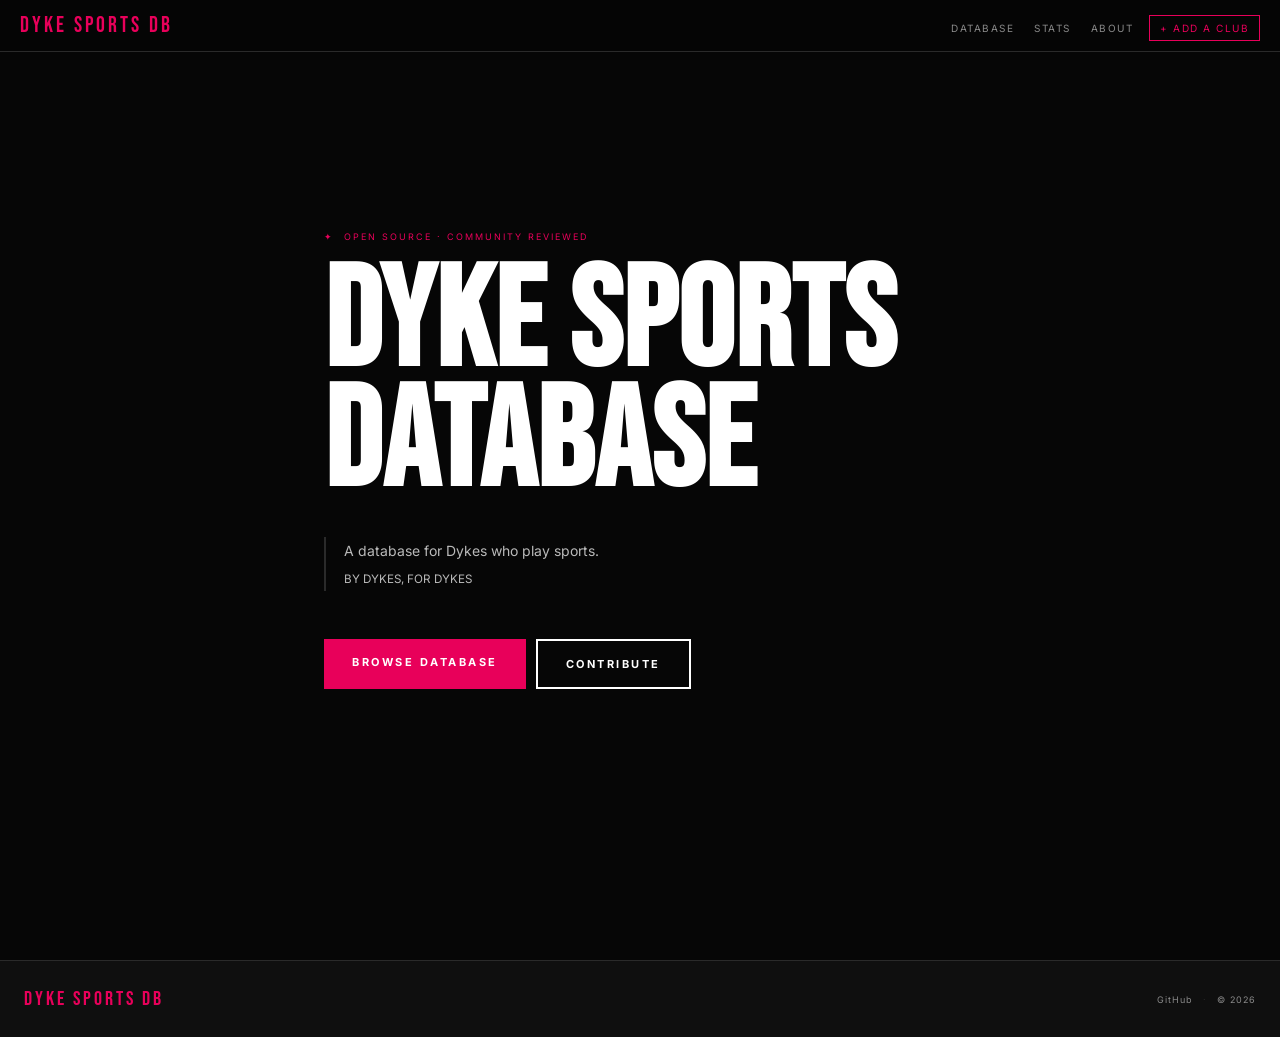
==== index.html @ 8fc5c779 "Initial commit of dykesportsdb project" ====
<!DOCTYPE html>
<html lang="en">
<head>
    <meta charset="UTF-8">
    <meta name="viewport" content="width=device-width, initial-scale=1.0">
    <meta name="description" content="The world's first open-source cheeseburger database. Community-reviewed, Bluesky-native. No algorithms, no ads, no endless scrolling.">
    <title>Dyke Sports Database</title>
    <link rel="icon" href="data:image/svg+xml,<svg xmlns='http://www.w3.org/2000/svg' viewBox='0 0 100 100'><text y='80' font-size='80'>🍒</text></svg>">
    <link rel="preconnect" href="https://fonts.googleapis.com">
    <link rel="preconnect" href="https://fonts.gstatic.com" crossorigin>
    <link href="https://fonts.googleapis.com/css2?family=Bebas+Neue&family=IBM+Plex+Mono:wght@400;700&display=swap" rel="stylesheet">
    <link rel="stylesheet" href="styles.css">
    <!-- Google tag (gtag.js) -->
    <script async src="https://www.googletagmanager.com/gtag/js?id=G-D6BYP95222"></script>
    <script>
      window.dataLayer = window.dataLayer || [];
      function gtag(){dataLayer.push(arguments);}
      gtag('js', new Date());
      gtag('config', 'G-D6BYP95222');
    </script>
</head>
<body class="page-index">

<nav class="nav-fixed"></nav>

<div class="hero">
    <div class="hero-tag">
        Open Source · Community Reviewed
    </div>
    <h1>DYKE SPORTS<br>DATABASE</h1>
    <p class="tagline">
        A database for Dykes who play sports.
        <!-- <br>Based on reviews posted to <a href="https://www.instagram.com/dykepoolpdx">@dykepoolpdx</a> -->
        <br><small>BY DYKES, FOR DYKES</small>
    </p>
    <div class="buttons">
        <a href="/database.html" class="btn btn-primary">Browse Database</a>
        <a href="/contributor.html" class="btn btn-outline">Contribute</a>
    </div>
</div>

<footer></footer>

<script src="/shared.js"></script>
</body>
</html>
---- styles.css ----
/* ================================================
   DYKE POOL REVIEWS — Shared Stylesheet
   ================================================ */

@import url('https://fonts.googleapis.com/css2?family=Inter:wght@400;700&family=Bebas+Neue&family=IBM+Plex+Mono:wght@400;700&family=VT323&display=swap');

/* --- RESET ---------------------------------------- */
*, *::before, *::after { box-sizing: border-box; margin: 0; padding: 0; }
html { -webkit-text-size-adjust: 100%; }
html.scroll-smooth { scroll-behavior: smooth; }

/* --- DESIGN TOKENS -------------------------------- */
:root {
    --bg:     #060606;
    --bg2:    #0f0f0f;
    --amber:  #E8005A;
    --adim:   #8a8a8a;
    --afaint: #2a2a2a;
    --green:  #00E05A;
    --gold:   #FFD000;
    --w:      #ffffff;
    --wd:     rgba(255,255,255,0.72);
    --wf:     rgba(255,255,255,0.3);
    --fhead:  'Bebas Neue', 'Arial Black', Impact, sans-serif;
    --fbody:  'Inter', 'Helvetica Neue', Arial, sans-serif;
    --fterm:  'IBM Plex Mono', 'Courier New', monospace;
    --fvt:    'VT323', 'Courier New', monospace;
}

/* --- BASE ----------------------------------------- */
body { background: var(--bg); color: var(--w); font-family: var(--fbody); min-height: 100vh; }
a { color: var(--amber); }
code { background: rgba(232,0,90,0.08); color: var(--amber); padding: 1px 5px; font-family: var(--fterm); font-size: 0.88em; }

/* --- NAV ------------------------------------------ */
nav {
    position: sticky; top: 0; z-index: 100; height: 52px;
    background: rgba(6,6,6,0.97);
    -webkit-backdrop-filter: blur(12px); backdrop-filter: blur(12px);
    border-bottom: 1px solid var(--afaint);
    display: flex; align-items: center; justify-content: space-between;
    padding: 0 20px; gap: 12px;
}
nav.nav-fixed { position: fixed; left: 0; right: 0; }
.logo { font-family: var(--fhead); font-size: 22px; letter-spacing: 3px; color: var(--amber); text-decoration: none; flex-shrink: 0; line-height: 1; }
.logo .bolt { color: var(--w); }
.nav-links { display: flex; align-items: center; gap: 0; list-style: none; }
.nav-links a { font-family: var(--fbody); font-size: 10px; letter-spacing: 1.5px; text-transform: uppercase; color: var(--adim); text-decoration: none; padding: 6px 10px; white-space: nowrap; transition: color 0.15s; }
.nav-links a:hover { color: var(--w); }
.nav-links .active { color: var(--amber); }
.nav-links .pill { border: 1px solid var(--amber); color: var(--amber) !important; margin-left: 6px; }
.nav-links .pill:hover { background: rgba(232,0,90,0.08); }
.hamburger { display: none; background: none; border: none; color: var(--w); cursor: pointer; font-size: 20px; padding: 6px 4px; }
@media (max-width: 580px) {
    nav { height: auto; flex-wrap: wrap; }
    .hamburger { display: block; }
    .nav-links { display: none; width: 100%; flex-direction: column; gap: 0; padding: 8px 0; }
    .nav-links.active { display: flex; }
    .nav-links li { width: 100%; }
    .nav-links a { display: block; padding: 10px 20px; white-space: normal; }
    .nav-links .pill { margin-left: 0; margin-top: 8px; }
}

/* --- FOOTER --------------------------------------- */
footer {
    border-top: 1px solid var(--afaint); background: var(--bg2);
    padding: 28px 24px; display: flex; flex-wrap: wrap;
    justify-content: space-between; align-items: center;
    gap: 16px; margin-top: 60px;
}
.footer-logo { font-family: var(--fhead); font-size: 20px; letter-spacing: 3px; color: var(--amber); line-height: 1; }
.footer-right { display: flex; align-items: center; gap: 10px; font-size: 9px; letter-spacing: 1px; color: var(--adim); flex-wrap: wrap; }
.footer-right a { color: var(--adim); text-decoration: none; transition: color 0.15s; }
.footer-right a:hover { color: var(--w); }
.footer-sep { color: var(--afaint); }
@media (max-width: 500px) { footer { flex-direction: column; align-items: flex-start; } }

/* --- BUTTONS -------------------------------------- */
.btn {
    font-family: var(--fbody); font-size: 11px; font-weight: 700;
    letter-spacing: 2.5px; text-transform: uppercase;
    text-decoration: none; padding: 14px 22px; text-align: center;
    display: inline-block;
    transition: filter 0.15s, transform 0.15s; white-space: nowrap;
}
body.page-index .btn { padding: 16px 28px; }
.btn:hover  { filter: brightness(1.1); transform: translateY(-1px); }
.btn:active { transform: translateY(0); }
.btn-primary   { background: var(--amber); color: var(--w); }
.btn-outline,
.btn-secondary { background: transparent; color: var(--w); border: 2px solid var(--w); }
.btn-outline:hover,
.btn-secondary:hover { background: rgba(255,255,255,0.07); }

/* --- ANIMATIONS ----------------------------------- */
@keyframes pulse {
    0%,100% { box-shadow: 0 0 0 0 rgba(232,0,90,0.5); }
    50%      { box-shadow: 0 0 0 8px rgba(232,0,90,0); }
}
@keyframes blink  { 0%,100%{opacity:1} 50%{opacity:.3} }
@keyframes fadein { to { opacity: 1; } }
@keyframes spin   { to { transform: rotate(360deg); } }

/* --- COMMON UTILITIES ----------------------------- */
.eyebrow { font-size: 9px; letter-spacing: 2px; color: var(--amber); text-transform: uppercase; margin-bottom: 14px; }
.eyebrow::before { content: "✦ "; }
.dot, .status-dot {
    width: 7px; height: 7px; border-radius: 50%;
    background: var(--amber); flex-shrink: 0;
    animation: pulse 2s ease-in-out infinite;
}
.live-dot { width: 6px; height: 6px; border-radius: 50%; background: var(--amber); animation: pulse 2s ease-in-out infinite; }

/* --- PAGE CONTAINER ------------------------------- */
.page { max-width: 640px; margin: 0 auto; padding: 32px 16px 64px; }
body.page-stats .page     { max-width: 900px; }
body.page-contributor .page { display: flex; flex-direction: column; gap: 0; }

/* ================================================
   INDEX PAGE
   ================================================ */
body.page-index { overflow-x: hidden; }
.hero {
    min-height: 100vh;
    display: flex; flex-direction: column; justify-content: center;
    padding: 80px 24px 60px;
    max-width: 680px; margin: 0 auto; width: 100%;
}
.hero-tag {
    display: flex; align-items: center; gap: 10px;
    font-size: 9px; letter-spacing: 2px; color: var(--amber);
    text-transform: uppercase; margin-bottom: 22px;
}
.hero-tag::before { content: "✦ "; }
body.page-index h1 {
    font-family: var(--fhead);
    font-size: clamp(60px, 16vw, 140px);
    line-height: 0.86; letter-spacing: 1px; color: var(--w);
    margin-bottom: 32px;
}
.tagline {
    font-size: 14px; line-height: 1.95; color: var(--wd);
    border-left: 2px solid var(--afaint); padding-left: 18px;
    margin-bottom: 48px; max-width: 500px;
}
.buttons { display: flex; gap: 10px; flex-wrap: wrap; }
@media (max-width: 400px) { .buttons { flex-direction: column; } .btn { width: 100%; } }

/* ================================================
   ABOUT PAGE
   ================================================ */
h1 {
    font-family: var(--fhead);
    font-size: clamp(44px, 11vw, 80px);
    color: var(--amber); letter-spacing: 3px; line-height: 0.88;
    margin-bottom: 40px;
}
body.page-format h1 { margin-bottom: 28px; }
.section { margin-bottom: 52px; border-left: 2px solid var(--afaint); padding-left: 20px; }
body.page-format .section { border-left: none; padding-left: 0; margin-bottom: 56px; }
.section-label { font-size: 9px; letter-spacing: 2px; color: var(--amber); text-transform: uppercase; margin-bottom: 8px; }
.section-label::before { content: "✦ "; }
.section-title { font-family: var(--fhead); font-size: 24px; letter-spacing: 2px; color: var(--w); margin-bottom: 16px; line-height: 1; }
body.page-format .section-title { font-size: 28px; margin-bottom: 12px; }
body.page-stats  .section-title { font-size: 22px; letter-spacing: 3px; margin-top: 48px; }
.body { font-size: 14px; line-height: 1.95; color: rgba(255,255,255,0.88); }
.body p { margin-bottom: 16px; }
.body p:last-child { margin-bottom: 0; }
.body em { color: var(--amber); font-style: normal; }
.body strong { color: var(--w); font-weight: 700; }
.body a { color: var(--amber); text-decoration: none; }
.body a:hover { text-decoration: underline; }
.principles { display: flex; flex-direction: column; gap: 2px; margin-top: 4px; }
.principle {
    background: var(--bg2); border: 1px solid var(--afaint);
    padding: 14px 18px;
    display: grid; grid-template-columns: 28px 1fr;
    gap: 12px; align-items: start;
}
.principle-num { font-family: var(--fhead); font-size: 18px; color: var(--amber); line-height: 1.2; }
.principle-body { font-size: 13px; line-height: 1.8; color: rgba(255,255,255,0.88); }
.principle-body strong { color: var(--w); }
.compare { display: flex; flex-direction: column; gap: 2px; margin-top: 4px; }
.compare-row {
    background: var(--bg2); border: 1px solid var(--afaint);
    display: grid; grid-template-columns: 1fr 1fr;
}
.compare-cell { padding: 12px 16px; font-size: 12px; line-height: 1.7; }
.compare-cell:first-child { border-right: 1px solid var(--afaint); color: #E87868; }
.compare-cell:last-child { color: rgba(255,255,255,0.92); }
.compare-head { display: grid; grid-template-columns: 1fr 1fr; margin-bottom: 2px; }
.compare-head-cell { font-size: 8px; letter-spacing: 2px; text-transform: uppercase; padding: 6px 16px; color: #C86050; }
.compare-head-cell:last-child { color: var(--green); }
.cta-row { display: flex; gap: 12px; flex-wrap: wrap; margin-top: 32px; }

/* ================================================
   FORMAT PAGE
   ================================================ */
.intro { font-size: 14px; line-height: 1.9; color: rgba(255,255,255,0.88); border-left: 2px solid var(--afaint); padding-left: 16px; margin-bottom: 56px; max-width: 480px; }
.intro em { color: var(--amber); font-style: normal; }
.section-desc { font-size: 13px; line-height: 1.8; color: rgba(255,255,255,0.72); margin-bottom: 20px; border-left: 2px solid var(--afaint); padding-left: 12px; }
.section-desc em { color: var(--amber); font-style: normal; }
.rating-rows { display: flex; flex-direction: column; gap: 2px; }
.rating-row {
    background: var(--bg2); border: 1px solid var(--afaint);
    display: grid; grid-template-columns: 100px 1fr;
    align-items: stretch;
}
.rr-left {
    display: flex; flex-direction: column; justify-content: center; align-items: center;
    padding: 20px 16px; border-right: 1px solid var(--afaint); gap: 6px;
}
.rr-stars { font-size: 16px; line-height: 1; letter-spacing: 2px; }
.rr-name { font-family: var(--fhead); font-size: 13px; letter-spacing: 2px; text-align: center; line-height: 1.1; }
.rr-right { padding: 18px 20px; display: flex; align-items: center; }
.rr-desc { font-size: 13px; line-height: 1.75; color: rgba(255,255,255,0.88); }
.r5 .rr-name { color: #39FF14; }
.r4 .rr-name { color: #C8FF00; }
.r3 .rr-name { color: #FFD000; }
.r2 .rr-name { color: #FF7A00; }
.r1 .rr-name { color: #FF3B5C; }
.r0 .rr-name { color: #888; }
.r0 .rr-stars { color: #666; }
.copy-block { background: var(--bg2); border: 1px solid var(--afaint); margin-top: 12px; }
.block-bar {
    background: #0a0a0a; border-bottom: 1px solid var(--afaint);
    padding: 9px 16px; display: flex; align-items: center;
    justify-content: space-between; gap: 12px;
}
.block-bar-left { font-family: var(--fterm); font-size: 10px; letter-spacing: 1px; color: rgba(255,255,255,0.7); }
.copy-btn {
    font-family: var(--fbody); font-size: 9px; letter-spacing: 2px; text-transform: uppercase;
    background: rgba(232,0,90,0.1); border: 1px solid rgba(232,0,90,0.3);
    color: var(--amber); padding: 5px 14px; cursor: pointer;
    transition: background 0.15s; white-space: nowrap;
}
.copy-btn:hover { background: rgba(232,0,90,0.2); }
.copy-body { padding: 24px; font-family: var(--fterm); font-size: 14px; line-height: 2.1; color: rgba(255,255,255,0.82); }
.copy-body .tag { color: var(--amber); font-weight: 700; }
.format-table { width: 100%; border-collapse: collapse; }
.format-table tr { border-bottom: 1px solid var(--afaint); }
.format-table tr:last-child { border-bottom: none; }
.format-table td { padding: 13px 16px; background: var(--bg2); font-size: 13px; vertical-align: middle; }
.format-table td:first-child { width: 36px; text-align: center; font-size: 10px; color: rgba(255,255,255,0.58); border-right: 1px solid var(--afaint); padding: 13px 8px; }
.format-table td:nth-child(2) { width: 40%; color: var(--w); font-weight: 700; border-right: 1px solid var(--afaint); }
.format-table td:nth-child(3) { color: rgba(255,255,255,0.72); font-size: 12px; }
.row-blank td { padding: 7px 16px; background: rgba(255,255,255,0.04); border-bottom: 1px dashed rgba(255,255,255,0.1); }
.row-blank td:first-child { border-right: 1px solid var(--afaint); color: rgba(255,255,255,0.5); font-size: 12px; }
.row-blank td:nth-child(2) { color: rgba(255,255,255,0.6); font-size: 11px; letter-spacing: 2px; font-style: italic; font-weight: 400; }
.row-blank td:nth-child(3) { color: rgba(255,255,255,0.45); font-size: 11px; font-style: italic; }
@media (max-width: 500px) {
    .format-table td:nth-child(3) { display: none; }
    .format-table td:nth-child(2) { border-right: none; }
}
.footer-note { margin-top: 56px; border-left: 2px solid var(--afaint); padding-left: 16px; font-size: 14px; line-height: 1.9; color: rgba(255,255,255,0.88); }
.footer-note a { color: var(--amber); text-decoration: none; }
.footer-note a:hover { text-decoration: underline; }

/* ================================================
   STATS PAGE
   ================================================ */
.section-eyebrow { font-size: 9px; letter-spacing: 2px; color: var(--amber); text-transform: uppercase; margin-bottom: 6px; margin-top: 48px; }
.section-eyebrow::before { content: "✦ "; }
.numbers {
    display: grid;
    grid-template-columns: repeat(4, 1fr);
    gap: 2px; margin-bottom: 48px;
}
@media (max-width: 640px) { .numbers { grid-template-columns: repeat(2, 1fr); } }
.num-card {
    background: var(--bg2); border: 1px solid var(--afaint);
    padding: 24px 20px; display: flex; flex-direction: column; gap: 6px;
}
.num-label { font-size: 8px; letter-spacing: 2px; text-transform: uppercase; color: var(--w); }
.num-value {
    font-family: var(--fhead); font-size: clamp(36px, 7vw, 60px);
    line-height: 1; letter-spacing: 2px; color: var(--w);
}
.num-value.loading { color: var(--afaint); animation: blink 1s ease-in-out infinite; }
.rating-bars { display: flex; flex-direction: column; gap: 8px; margin-bottom: 48px; }
.rbar { display: grid; grid-template-columns: 140px 1fr 40px; align-items: center; gap: 14px; }
.rbar-label { font-size: 12px; letter-spacing: 1px; color: rgba(255,255,255,0.88); white-space: nowrap; }
.rbar-track { height: 6px; background: var(--afaint); position: relative; }
.rbar-fill { height: 100%; width: 0%; transition: width 1s ease; }
.r5-fill { background: #39FF14; }
.r4-fill { background: #C8FF00; }
.r3-fill { background: #FFD000; }
.r2-fill { background: #FF7A00; }
.r1-fill { background: #FF3B5C; }
.r0-fill { background: #555; }
.rbar-count { font-size: 11px; color: rgba(255,255,255,0.58); text-align: right; }
.city-grid {
    display: grid;
    grid-template-columns: repeat(auto-fill, minmax(200px, 1fr));
    gap: 2px; margin-bottom: 48px;
}
.city-row {
    background: var(--bg2); border: 1px solid var(--afaint);
    padding: 12px 16px; display: flex; justify-content: space-between; align-items: center;
}
.city-name { font-size: 13px; color: var(--w); }
.city-count { font-family: var(--fhead); font-size: 18px; letter-spacing: 1px; color: var(--amber); }
.contrib-grid {
    display: grid;
    grid-template-columns: repeat(auto-fill, minmax(220px, 1fr));
    gap: 2px; margin-bottom: 48px;
}
.contrib-row {
    background: var(--bg2); border: 1px solid var(--afaint);
    padding: 12px 16px; display: flex; justify-content: space-between; align-items: center;
}
.contrib-handle { font-family: var(--fterm); font-size: 11px; color: var(--amber); }
.contrib-count  { font-size: 11px; color: rgba(255,255,255,0.58); }
.loading-state  { padding: 40px 0; color: var(--adim); font-size: 11px; letter-spacing: 2px; }

/* ================================================
   APPLICATION PAGE
   ================================================ */
body.page-application {
    display: flex; flex-direction: column;
    justify-content: center; align-items: flex-start;
    padding: 40px 24px;
}
body.page-application h1 {
    color: var(--w); letter-spacing: 2px; margin-bottom: 32px;
}
.wrap {
    max-width: 560px; width: 100%; margin: 0 auto;
    opacity: 0; animation: fadein 0.5s 0.1s forwards;
}
.status {
    display: flex; align-items: center; gap: 10px;
    font-size: 9px; letter-spacing: 2px; color: var(--amber);
    text-transform: uppercase; margin-bottom: 24px;
}
.body-text {
    font-size: 14px; line-height: 1.95; color: var(--wd);
    border-left: 2px solid var(--afaint); padding-left: 18px;
    margin-bottom: 48px; max-width: 420px;
}
.body-text em { color: var(--amber); font-style: normal; }
.actions { display: flex; gap: 12px; flex-wrap: wrap; }
.footnote {
    margin-top: 60px; font-size: 10px; letter-spacing: 1px;
    color: var(--adim); line-height: 1.8;
    border-top: 1px solid var(--afaint); padding-top: 20px;
}
.footnote a { color: var(--adim); text-decoration: none; }
.footnote a:hover { color: var(--w); }

/* ================================================
   DATABASE PAGE
   ================================================ */
.page-head {
    padding: 32px 20px 24px; max-width: 1100px; margin: 0 auto;
    border-bottom: 1px solid var(--afaint);
    display: flex; align-items: flex-end; justify-content: space-between; gap: 16px; flex-wrap: wrap;
}
.page-title { font-family: var(--fhead); font-size: clamp(36px, 8vw, 60px); color: var(--amber); letter-spacing: 3px; line-height: 1; }
.live-badge {
    display: flex; align-items: center; gap: 6px;
    font-size: 9px; letter-spacing: 2px; text-transform: uppercase; color: var(--amber);
    padding-bottom: 4px;
}
.filter-bar {
    padding: 12px 20px; max-width: 1100px; margin: 0 auto;
    display: flex; gap: 6px; flex-wrap: wrap; align-items: center;
    border-bottom: 1px solid var(--afaint);
}
.filter-label { font-size: 9px; letter-spacing: 2px; text-transform: uppercase; color: rgba(255,255,255,0.75); margin-right: 2px; white-space: nowrap; }
.fbtn {
    font-family: var(--fbody); font-size: 9px; letter-spacing: 1.5px; text-transform: uppercase;
    background: transparent; border: 1px solid var(--afaint); color: rgba(255,255,255,0.55);
    padding: 5px 11px; cursor: pointer; transition: all 0.15s; white-space: nowrap;
}
.fbtn:hover { border-color: rgba(255,255,255,0.3); color: var(--w); }
.fbtn.on { font-weight: 700; }
.fall.on { background: var(--amber); border-color: var(--amber); color: var(--w); }
.f5.on { background: #39FF14; border-color: #39FF14; color: var(--bg); }
.f4.on { background: #C8FF00; border-color: #C8FF00; color: var(--bg); }
.f3.on { background: #FFD000; border-color: #FFD000; color: var(--bg); }
.f2.on { background: #FF7A00; border-color: #FF7A00; color: var(--bg); }
.f1.on { background: #FF3B5C; border-color: #FF3B5C; color: var(--w); }
.f0.on { background: #444; border-color: #555; color: #ccc; }
.filter-sep { width: 1px; height: 20px; background: var(--afaint); flex-shrink: 0; }
.fcity.on { background: rgba(255,255,255,0.12); border-color: rgba(255,255,255,0.35); color: var(--w); }
.grid-wrap { padding: 20px; max-width: 1100px; margin: 0 auto; }
.result-count { font-size: 9px; letter-spacing: 2px; text-transform: uppercase; color: rgba(255,255,255,0.6); margin-bottom: 16px; }
.grid { display: grid; grid-template-columns: repeat(3, 1fr); gap: 12px; }
@media (max-width: 840px) { .grid { grid-template-columns: repeat(2,1fr); } }
@media (max-width: 480px) { .grid { grid-template-columns: 1fr; } }
.card {
    background: var(--bg2); border: 1px solid var(--afaint);
    display: flex; flex-direction: column; overflow: hidden;
    transition: transform 0.18s, border-color 0.18s;
}
.card:hover { transform: translateY(-2px); border-color: #444; }
.card-img {
    height: 240px; background: #0a0a0a;
    display: flex; align-items: center; justify-content: center;
    font-size: 48px; position: relative; overflow: hidden; flex-shrink: 0;
}
.card-img img { position: absolute; inset: 0; width: 100%; height: 100%; object-fit: cover; }
.stamp {
    position: absolute; top: 0; left: 0;
    font-family: var(--fhead); font-size: 12px; letter-spacing: 2px;
    padding: 5px 12px; z-index: 1; line-height: 1.3; text-transform: uppercase;
}
.stamp.r5, .s5 { background: #39FF14; color: #060606; }
.stamp.r4, .s4 { background: #C8FF00; color: #060606; }
.stamp.r3, .s3 { background: #FFD000; color: #060606; }
.stamp.r2, .s2 { background: #FF7A00; color: #060606; }
.stamp.r1, .s1 { background: #FF3B5C; color: #fff; }
.stamp.r0, .s0 { background: #1a1a1a; color: #666; border-bottom: 1px solid #2a2a2a; border-right: 1px solid #2a2a2a; }
.card-body { padding: 14px 16px 16px; display: flex; flex-direction: column; flex: 1; }
.card-name { font-family: var(--fhead); font-size: 20px; letter-spacing: 2px; line-height: 1; margin-bottom: 3px; color: var(--w); }
.card-loc { font-size: 9px; letter-spacing: 2px; text-transform: uppercase; color: rgba(255,255,255,0.55); margin-bottom: 12px; }
.card-sep { border: none; border-top: 1px solid var(--afaint); margin-bottom: 12px; }
.card-text { font-size: 13px; line-height: 1.75; color: rgba(255,255,255,0.88); flex: 1; margin-bottom: 14px; }
.card-foot {
    display: flex; justify-content: space-between; align-items: center;
    font-size: 9px; letter-spacing: 1px;
    padding-top: 10px; border-top: 1px solid var(--afaint); gap: 6px;
}
.card-handle { font-family: var(--fterm); color: var(--amber); overflow: hidden; text-overflow: ellipsis; white-space: nowrap; min-width: 0; text-decoration: none; }
.card-handle:hover { text-decoration: underline; }
.card-price { border: 1px solid var(--afaint); color: rgba(255,255,255,0.5); padding: 2px 6px; font-size: 8px; letter-spacing: 2px; flex-shrink: 0; }
.card-date { color: rgba(255,255,255,0.5); flex-shrink: 0; }
.state {
    grid-column: 1 / -1; padding: 60px 20px;
    text-align: center; font-size: 12px; letter-spacing: 2px;
}
.state-icon { font-size: 40px; margin-bottom: 16px; line-height: 1; }
.state-title { font-family: var(--fhead); font-size: 20px; letter-spacing: 3px; color: var(--amber); margin-bottom: 8px; }
.state-body { font-size: 12px; line-height: 1.8; color: rgba(255,255,255,0.58); }
.state-body a { color: var(--amber); text-decoration: none; }
.state-body a:hover { text-decoration: underline; }
.spinner {
    grid-column: 1 / -1;
    display: flex; flex-direction: column; align-items: center; gap: 16px;
    padding: 60px 20px; font-size: 11px; letter-spacing: 2px; color: rgba(255,255,255,0.4);
}
.spinner-ring {
    width: 32px; height: 32px;
    border: 2px solid var(--afaint); border-top-color: var(--amber);
    border-radius: 50%; animation: spin 0.8s linear infinite;
}

/* ================================================
   CONTRIBUTOR PAGE
   ================================================ */
.page-intro {
    font-size: 14px; line-height: 1.95; color: var(--wd);
    border-left: 2px solid var(--afaint); padding-left: 16px;
    margin-bottom: 48px; max-width: 500px;
}
.page-intro em { color: var(--amber); font-style: normal; }
.steps { display: flex; flex-direction: column; gap: 2px; margin-bottom: 48px; }
.step {
    background: var(--bg2); border: 1px solid var(--afaint);
    padding: 18px 20px; display: flex; gap: 18px; align-items: flex-start;
}
.step-n {
    font-family: var(--fhead); font-size: 26px; color: var(--adim);
    line-height: 1; flex-shrink: 0; width: 26px; transition: color 0.15s;
}
.step:hover .step-n { color: var(--amber); }
.step-title { font-size: 11px; font-weight: 700; letter-spacing: 2px; color: var(--amber); text-transform: uppercase; margin-bottom: 5px; }
.step-body  { font-size: 13px; line-height: 1.8; color: var(--wd); }
.step-body a { color: var(--amber); text-decoration: none; }
.step-body a:hover { text-decoration: underline; }
.cta-block {
    background: var(--bg2); border: 1px solid var(--afaint);
    padding: 36px 32px; display: flex; flex-direction: column;
    align-items: flex-start; gap: 20px; margin-bottom: 32px;
}
.cta-heading { font-family: var(--fvt); font-size: clamp(22px, 5vw, 28px); line-height: 1.5; color: var(--wd); }
.cta-heading strong { color: var(--amber); font-weight: normal; }
.apply-btn {
    display: inline-block; font-family: var(--fbody);
    font-size: 13px; font-weight: 700; letter-spacing: 3px; text-transform: uppercase;
    background: var(--amber); color: var(--w);
    text-decoration: none; padding: 16px 32px;
    transition: background 0.15s; width: 100%; text-align: center;
}
.apply-btn:hover { background: #ff1a6e; }
.cta-note { font-size: 10px; letter-spacing: 1px; color: var(--adim); line-height: 1.8; }
.disclaimer {
    font-size: 12px; line-height: 1.85; color: var(--adim);
    border-left: 2px solid var(--afaint); padding-left: 16px;
}
.disclaimer em { color: var(--wf); font-style: normal; }

/* ================================================
   BURGER DATABASE (Vintage Mac OS)
   ================================================ */
@font-face {
    font-family: 'ChicagoFLF';
    src: url('https://cdnjs.cloudflare.com/ajax/libs/Chicago-Font/1.0.0/ChicagoFLF.ttf') format('truetype');
}

body.page-burger {
    font-family: 'ChicagoFLF', 'Chicago', monospace;
    background: #BDBDBD;
    min-height: 100vh;
    padding: 20px;
    color: #000;
}

body.page-burger::before {
    content: " ";
    display: block;
    position: fixed;
    top: 0; left: 0; bottom: 0; right: 0;
    background: linear-gradient(rgba(18, 16, 16, 0) 50%, rgba(0, 0, 0, 0.25) 50%),
                linear-gradient(90deg, rgba(255, 0, 0, 0.06), rgba(0, 255, 0, 0.02), rgba(0, 0, 255, 0.06));
    z-index: -1;
    background-size: 100% 2px, 3px 100%;
    pointer-events: none;
    opacity: 0.15;
}

.container { max-width: 1000px; margin: 0 auto; }

.menu-bar {
    background: #FFF; border-bottom: 2px solid #000;
    padding: 5px 10px; margin-bottom: 20px;
    display: flex; justify-content: space-between; align-items: center;
    box-shadow: 2px 2px 0 rgba(0,0,0,0.2);
}

.menu-left { display: flex; align-items: center; gap: 15px; font-size: 12px; }
.logo-text  { font-size: 16px; font-weight: bold; }
.menu-right { font-size: 10px; color: #666; }

.desktop { display: none; }
.desktop.active { display: block; }
.desktop-title {
    text-align: center; font-size: 16px; margin-bottom: 25px;
    text-shadow: 1px 1px 0 rgba(255,255,255,0.5); color: #333;
}

.folder-grid {
    display: grid;
    grid-template-columns: repeat(auto-fill, minmax(110px, 1fr));
    gap: 20px; padding: 20px; max-width: 700px; margin: 0 auto;
}

.folder-icon {
    display: flex; flex-direction: column; align-items: center;
    cursor: pointer; transition: transform 0.1s; user-select: none;
}
.folder-icon:hover  { transform: translateY(-2px); }
.folder-icon:active { transform: scale(0.98); }

.folder-image {
    width: 64px; height: 64px;
    background: linear-gradient(145deg, #F0E68C, #DAA520);
    border: 1px solid #B8860B; border-radius: 5px 5px 0 0;
    position: relative; display: flex;
    justify-content: center; align-items: center;
    margin-bottom: 8px; box-shadow: 2px 2px 4px rgba(0,0,0,0.3);
}
.folder-image::before {
    content: '';
    position: absolute; top: -6px; left: 10px; width: 20px; height: 6px;
    background: linear-gradient(145deg, #F0E68C, #DAA520);
    border: 1px solid #B8860B; border-bottom: none; border-radius: 2px 2px 0 0;
}
.folder-emoji { font-size: 28px; }
.folder-label {
    text-align: center; font-size: 11px; max-width: 100px;
    overflow: hidden; text-overflow: ellipsis;
    text-shadow: 1px 1px 0 rgba(255,255,255,0.5);
}

.list-view { display: none; background: #FFF; border: 2px solid #000; box-shadow: 4px 4px 0 rgba(0,0,0,0.3); }
.list-view.active { display: block; }

.window-title-bar {
    background: #000; color: #FFF; padding: 5px 10px; font-size: 12px;
    display: flex; justify-content: space-between; align-items: center;
}
.window-controls { display: flex; gap: 5px; }
.window-btn { width: 14px; height: 14px; background: #FFF; border: 1px solid #000; cursor: pointer; }
.window-body { padding: 20px; max-height: 70vh; overflow-y: auto; }

.back-button {
    background: linear-gradient(to bottom, #FFFFFF, #D0D0D0);
    border: 2px outset #CCC; padding: 6px 15px;
    font-family: 'ChicagoFLF', monospace; font-size: 11px;
    cursor: pointer; margin-bottom: 15px; box-shadow: 2px 2px 0 rgba(0,0,0,0.2);
}
.back-button:active { border-style: inset; transform: translateY(1px); }

.index-cards { display: grid; grid-template-columns: 1fr; gap: 10px; }

.index-card {
    background: #FFFEF0; border: 1px solid #DDD0A0;
    box-shadow: 2px 2px 5px rgba(0, 0, 0, 0.2);
    padding: 12px; display: flex; cursor: pointer;
    transition: transform 0.1s, background-color 0.1s;
}
.index-card:hover { background: #FFF8D0; transform: translateY(-2px); }

.card-image {
    width: 80px; height: 80px; background: #E0E0E0;
    border: 1px solid #A0A0A0; margin-right: 12px;
    flex-shrink: 0; overflow: hidden;
}
.card-image img { width: 100%; height: 100%; object-fit: contain; background: #f5f5f5; }
.card-content { flex: 1; }
.card-title   { font-weight: bold; font-size: 13px; margin-bottom: 5px; text-decoration: underline; }
.card-detail  { font-size: 11px; margin-bottom: 3px; }
.card-price   {
    display: inline-block; background: #4a90e2; color: white;
    padding: 2px 6px; border-radius: 3px; font-size: 10px; margin-top: 5px;
}

.modal-overlay {
    display: none; position: fixed; top: 0; left: 0; right: 0; bottom: 0;
    background: rgba(0, 0, 0, 0.5); z-index: 200; backdrop-filter: blur(2px);
}
.modal-overlay.active { display: block; }

.burger-detail {
    position: fixed; top: 50%; left: 50%; transform: translate(-50%, -50%);
    max-width: 500px; width: 90%; background: #C0C0C0;
    border: 2px outset #FFFFFF; box-shadow: 4px 4px 10px rgba(0, 0, 0, 0.5);
    z-index: 300; display: none;
}
.burger-detail.active { display: block; }

.detail-title-bar {
    background: linear-gradient(to right, #000080, #1084d0);
    color: white; padding: 5px 10px; font-size: 12px;
    display: flex; justify-content: space-between; align-items: center;
}
.close-button {
    width: 16px; height: 16px; background: #C0C0C0;
    border: 1px outset #FFFFFF; font-size: 11px;
    display: flex; align-items: center; justify-content: center; cursor: pointer;
}
.detail-content { padding: 15px; background: #FFFEF0; max-height: 70vh; overflow-y: auto; }

.detail-image {
    width: 100%; height: 200px; background: #E0E0E0;
    border: 1px inset #808080; margin-bottom: 15px;
    overflow: hidden; cursor: pointer; position: relative;
}
.detail-image:hover::after {
    content: '🔍 Click to view full size';
    position: absolute; bottom: 0; left: 0; right: 0;
    background: rgba(0,0,0,0.7); color: white;
    padding: 8px; font-size: 10px; text-align: center;
}
.detail-image img { width: 100%; height: 100%; object-fit: contain; background: #f5f5f5; }

.fullsize-overlay {
    display: none; position: fixed; top: 0; left: 0; right: 0; bottom: 0;
    background: rgba(0,0,0,0.9); z-index: 500; cursor: pointer; padding: 20px;
}
.fullsize-overlay.active { display: flex; justify-content: center; align-items: center; }
.fullsize-image { max-width: 90%; max-height: 90%; object-fit: contain; box-shadow: 0 0 50px rgba(0,0,0,0.8); }
.fullsize-close {
    position: absolute; top: 20px; right: 20px;
    background: white; border: 2px solid #000;
    padding: 8px 15px; font-size: 14px; cursor: pointer;
    font-family: 'ChicagoFLF', monospace;
}

.detail-section { margin-bottom: 10px; font-size: 12px; }
.detail-label   { font-weight: bold; margin-bottom: 3px; }

@media (max-width: 768px) {
    body.page-burger { padding: 10px; }
    .menu-bar { flex-direction: column; gap: 10px; padding: 8px; }
    .menu-left { width: 100%; justify-content: center; }
    .menu-right { width: 100%; text-align: center; }
    .folder-grid { grid-template-columns: repeat(3, 1fr); gap: 12px; padding: 15px; }
    .folder-image { width: 56px; height: 56px; }
    .folder-emoji { font-size: 24px; }
    .folder-label { font-size: 10px; }
    .desktop-title { font-size: 14px; margin-bottom: 20px; }
    .window-body { padding: 15px; }
    .index-card { flex-direction: column; }
    .card-image { width: 100%; height: 150px; margin-right: 0; margin-bottom: 10px; }
    .burger-detail { width: 95%; }
    .detail-content { padding: 12px; }
}

@media (max-width: 480px) {
    .folder-grid { grid-template-columns: repeat(2, 1fr); gap: 15px; }
    .folder-image { width: 60px; height: 60px; }
    .folder-emoji { font-size: 26px; }
    .folder-label { font-size: 11px; }
}
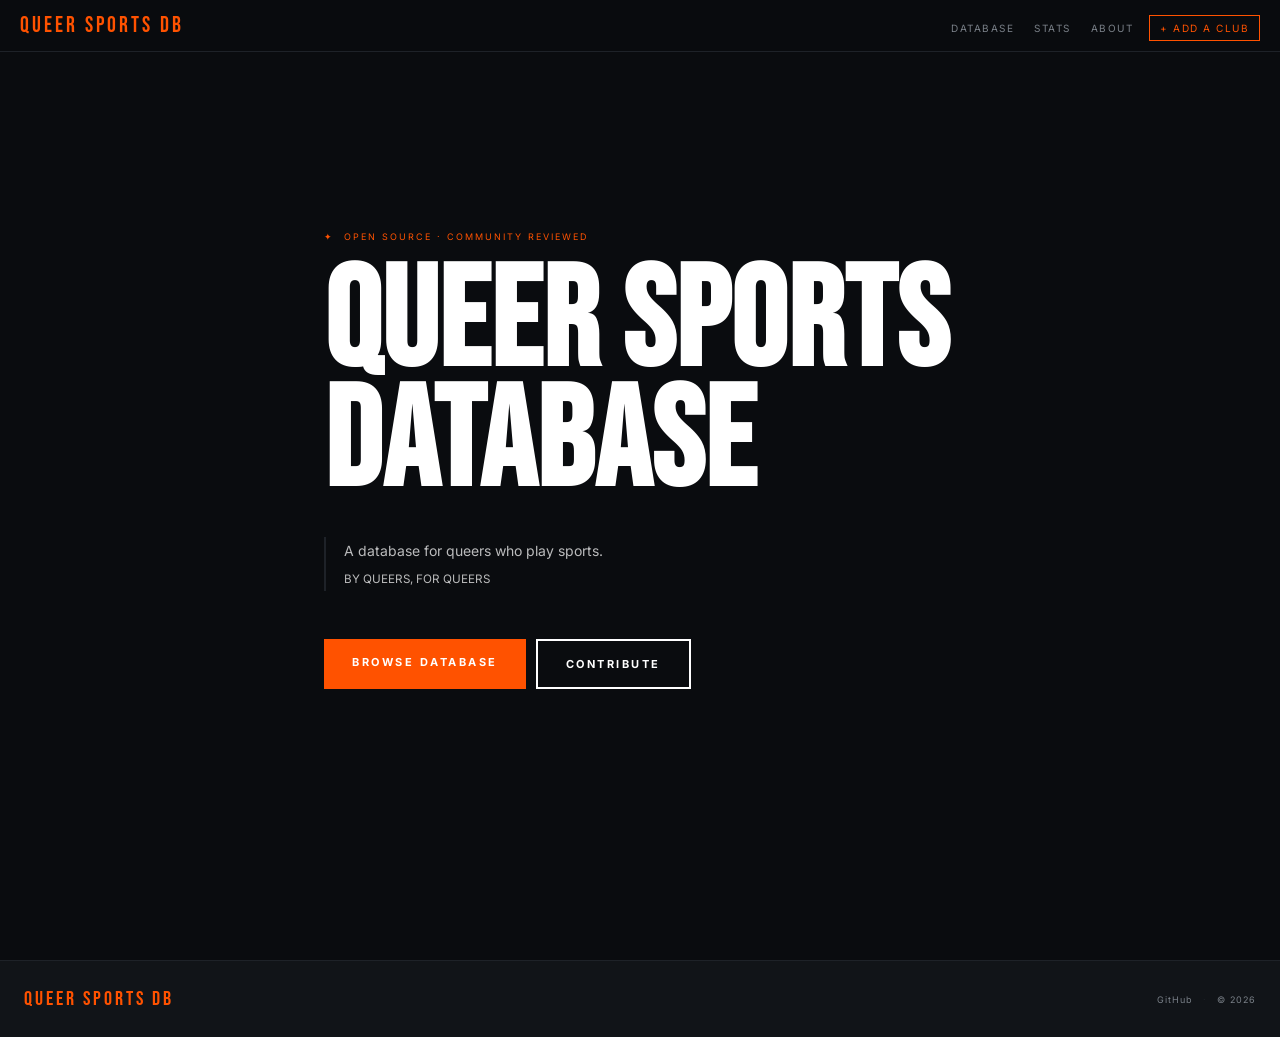
==== commit dea17b7c: "dyke -> queer naming change" ====
--- a/index.html
+++ b/index.html
@@ -3,21 +3,13 @@
 <head>
     <meta charset="UTF-8">
     <meta name="viewport" content="width=device-width, initial-scale=1.0">
-    <meta name="description" content="The world's first open-source cheeseburger database. Community-reviewed, Bluesky-native. No algorithms, no ads, no endless scrolling.">
-    <title>Dyke Sports Database</title>
-    <link rel="icon" href="data:image/svg+xml,<svg xmlns='http://www.w3.org/2000/svg' viewBox='0 0 100 100'><text y='80' font-size='80'>🍒</text></svg>">
+    <meta name="description" content="A community directory of sports clubs in Portland for queers. Soccer, flag football, basketball, ice hockey, and more.">
+    <title>Queer Sports Database</title>
+    <link rel="icon" href="data:image/svg+xml,<svg xmlns='http://www.w3.org/2000/svg' viewBox='0 0 100 100'><text y='80' font-size='80'>🥇</text></svg>">
     <link rel="preconnect" href="https://fonts.googleapis.com">
     <link rel="preconnect" href="https://fonts.gstatic.com" crossorigin>
     <link href="https://fonts.googleapis.com/css2?family=Bebas+Neue&family=IBM+Plex+Mono:wght@400;700&display=swap" rel="stylesheet">
     <link rel="stylesheet" href="styles.css">
-    <!-- Google tag (gtag.js) -->
-    <script async src="https://www.googletagmanager.com/gtag/js?id=G-D6BYP95222"></script>
-    <script>
-      window.dataLayer = window.dataLayer || [];
-      function gtag(){dataLayer.push(arguments);}
-      gtag('js', new Date());
-      gtag('config', 'G-D6BYP95222');
-    </script>
 </head>
 <body class="page-index">
 
@@ -27,14 +19,14 @@
     <div class="hero-tag">
         Open Source · Community Reviewed
     </div>
-    <h1>DYKE SPORTS<br>DATABASE</h1>
+    <h1>QUEER SPORTS<br>DATABASE</h1>
     <p class="tagline">
-        A database for Dykes who play sports.
+        A database for queers who play sports.
         <!-- <br>Based on reviews posted to <a href="https://www.instagram.com/dykepoolpdx">@dykepoolpdx</a> -->
-        <br><small>BY DYKES, FOR DYKES</small>
+        <br><small>BY QUEERS, FOR QUEERS</small>
     </p>
     <div class="buttons">
-        <a href="/database.html" class="btn btn-primary">Browse Database</a>
+        <a href="/sports-database" class="btn btn-primary">Browse Database</a>
         <a href="/contributor.html" class="btn btn-outline">Contribute</a>
     </div>
 </div>
--- a/styles.css
+++ b/styles.css
@@ -1,5 +1,5 @@
 /* ================================================
-   DYKE POOL REVIEWS — Shared Stylesheet
+   QUEER SPORTS DB — Shared Stylesheet
    ================================================ */
 
 @import url('https://fonts.googleapis.com/css2?family=Inter:wght@400;700&family=Bebas+Neue&family=IBM+Plex+Mono:wght@400;700&family=VT323&display=swap');
@@ -11,12 +11,12 @@
 
 /* --- DESIGN TOKENS -------------------------------- */
 :root {
-    --bg:     #060606;
-    --bg2:    #0f0f0f;
-    --amber:  #E8005A;
-    --adim:   #8a8a8a;
-    --afaint: #2a2a2a;
-    --green:  #00E05A;
+    --bg:     #0a0c0f;
+    --bg2:    #111418;
+    --amber:  #FF5200;
+    --adim:   #7a8088;
+    --afaint: #1e2228;
+    --green:  #BEFF00;
     --gold:   #FFD000;
     --w:      #ffffff;
     --wd:     rgba(255,255,255,0.72);
@@ -30,12 +30,12 @@
 /* --- BASE ----------------------------------------- */
 body { background: var(--bg); color: var(--w); font-family: var(--fbody); min-height: 100vh; }
 a { color: var(--amber); }
-code { background: rgba(232,0,90,0.08); color: var(--amber); padding: 1px 5px; font-family: var(--fterm); font-size: 0.88em; }
+code { background: rgba(255,82,0,0.08); color: var(--amber); padding: 1px 5px; font-family: var(--fterm); font-size: 0.88em; }
 
 /* --- NAV ------------------------------------------ */
 nav {
     position: sticky; top: 0; z-index: 100; height: 52px;
-    background: rgba(6,6,6,0.97);
+    background: rgba(10,12,15,0.97);
     -webkit-backdrop-filter: blur(12px); backdrop-filter: blur(12px);
     border-bottom: 1px solid var(--afaint);
     display: flex; align-items: center; justify-content: space-between;
@@ -49,7 +49,7 @@
 .nav-links a:hover { color: var(--w); }
 .nav-links .active { color: var(--amber); }
 .nav-links .pill { border: 1px solid var(--amber); color: var(--amber) !important; margin-left: 6px; }
-.nav-links .pill:hover { background: rgba(232,0,90,0.08); }
+.nav-links .pill:hover { background: rgba(255,82,0,0.08); }
 .hamburger { display: none; background: none; border: none; color: var(--w); cursor: pointer; font-size: 20px; padding: 6px 4px; }
 @media (max-width: 580px) {
     nav { height: auto; flex-wrap: wrap; }
@@ -94,8 +94,8 @@
 
 /* --- ANIMATIONS ----------------------------------- */
 @keyframes pulse {
-    0%,100% { box-shadow: 0 0 0 0 rgba(232,0,90,0.5); }
-    50%      { box-shadow: 0 0 0 8px rgba(232,0,90,0); }
+    0%,100% { box-shadow: 0 0 0 0 rgba(255,82,0,0.5); }
+    50%      { box-shadow: 0 0 0 8px rgba(255,82,0,0); }
 }
 @keyframes blink  { 0%,100%{opacity:1} 50%{opacity:.3} }
 @keyframes fadein { to { opacity: 1; } }
@@ -223,18 +223,18 @@
 .r0 .rr-stars { color: #666; }
 .copy-block { background: var(--bg2); border: 1px solid var(--afaint); margin-top: 12px; }
 .block-bar {
-    background: #0a0a0a; border-bottom: 1px solid var(--afaint);
+    background: #0d1015; border-bottom: 1px solid var(--afaint);
     padding: 9px 16px; display: flex; align-items: center;
     justify-content: space-between; gap: 12px;
 }
 .block-bar-left { font-family: var(--fterm); font-size: 10px; letter-spacing: 1px; color: rgba(255,255,255,0.7); }
 .copy-btn {
     font-family: var(--fbody); font-size: 9px; letter-spacing: 2px; text-transform: uppercase;
-    background: rgba(232,0,90,0.1); border: 1px solid rgba(232,0,90,0.3);
+    background: rgba(255,82,0,0.1); border: 1px solid rgba(255,82,0,0.3);
     color: var(--amber); padding: 5px 14px; cursor: pointer;
     transition: background 0.15s; white-space: nowrap;
 }
-.copy-btn:hover { background: rgba(232,0,90,0.2); }
+.copy-btn:hover { background: rgba(255,82,0,0.2); }
 .copy-body { padding: 24px; font-family: var(--fterm); font-size: 14px; line-height: 2.1; color: rgba(255,255,255,0.82); }
 .copy-body .tag { color: var(--amber); font-weight: 700; }
 .format-table { width: 100%; border-collapse: collapse; }
@@ -396,7 +396,7 @@
 }
 .card:hover { transform: translateY(-2px); border-color: #444; }
 .card-img {
-    height: 240px; background: #0a0a0a;
+    height: 240px; background: #0d1015;
     display: flex; align-items: center; justify-content: center;
     font-size: 48px; position: relative; overflow: hidden; flex-shrink: 0;
 }
@@ -446,6 +446,33 @@
     border-radius: 50%; animation: spin 0.8s linear infinite;
 }
 
+/* --- CLUB LIST VIEW ------------------------------- */
+.club-list { display: flex; flex-direction: column; gap: 2px; }
+.club-row {
+    display: flex; align-items: center; gap: 14px;
+    background: var(--bg2); border: 1px solid var(--afaint);
+    padding: 14px 16px; text-decoration: none; color: var(--w);
+    transition: border-color 0.15s, background 0.15s;
+}
+.club-row:hover { border-color: #444; background: #141820; }
+.club-row-emoji { font-size: 28px; flex-shrink: 0; width: 40px; text-align: center; line-height: 1; }
+.club-row-body { flex: 1; min-width: 0; }
+.club-row-name { font-family: var(--fhead); font-size: 18px; letter-spacing: 1.5px; line-height: 1; margin-bottom: 6px; color: var(--w); }
+.club-row-tags { display: flex; flex-wrap: wrap; gap: 5px; }
+.row-tag {
+    font-size: 9px; letter-spacing: 1.5px; text-transform: uppercase;
+    border: 1px solid var(--afaint); color: rgba(255,255,255,0.5);
+    padding: 2px 7px;
+}
+.row-tag-type { border-color: var(--amber); color: var(--amber); }
+.row-tag-city { border-color: rgba(190,255,0,0.4); color: var(--green); }
+.club-row-arrow { font-size: 16px; color: var(--adim); flex-shrink: 0; transition: color 0.15s, transform 0.15s; }
+.club-row:hover .club-row-arrow { color: var(--amber); transform: translateX(3px); }
+@media (max-width: 500px) {
+    .club-row-emoji { font-size: 22px; width: 30px; }
+    .club-row-name  { font-size: 15px; }
+}
+
 /* ================================================
    CONTRIBUTOR PAGE
    ================================================ */
@@ -483,7 +510,7 @@
     text-decoration: none; padding: 16px 32px;
     transition: background 0.15s; width: 100%; text-align: center;
 }
-.apply-btn:hover { background: #ff1a6e; }
+.apply-btn:hover { background: #ff7a00; }
 .cta-note { font-size: 10px; letter-spacing: 1px; color: var(--adim); line-height: 1.8; }
 .disclaimer {
     font-size: 12px; line-height: 1.85; color: var(--adim);
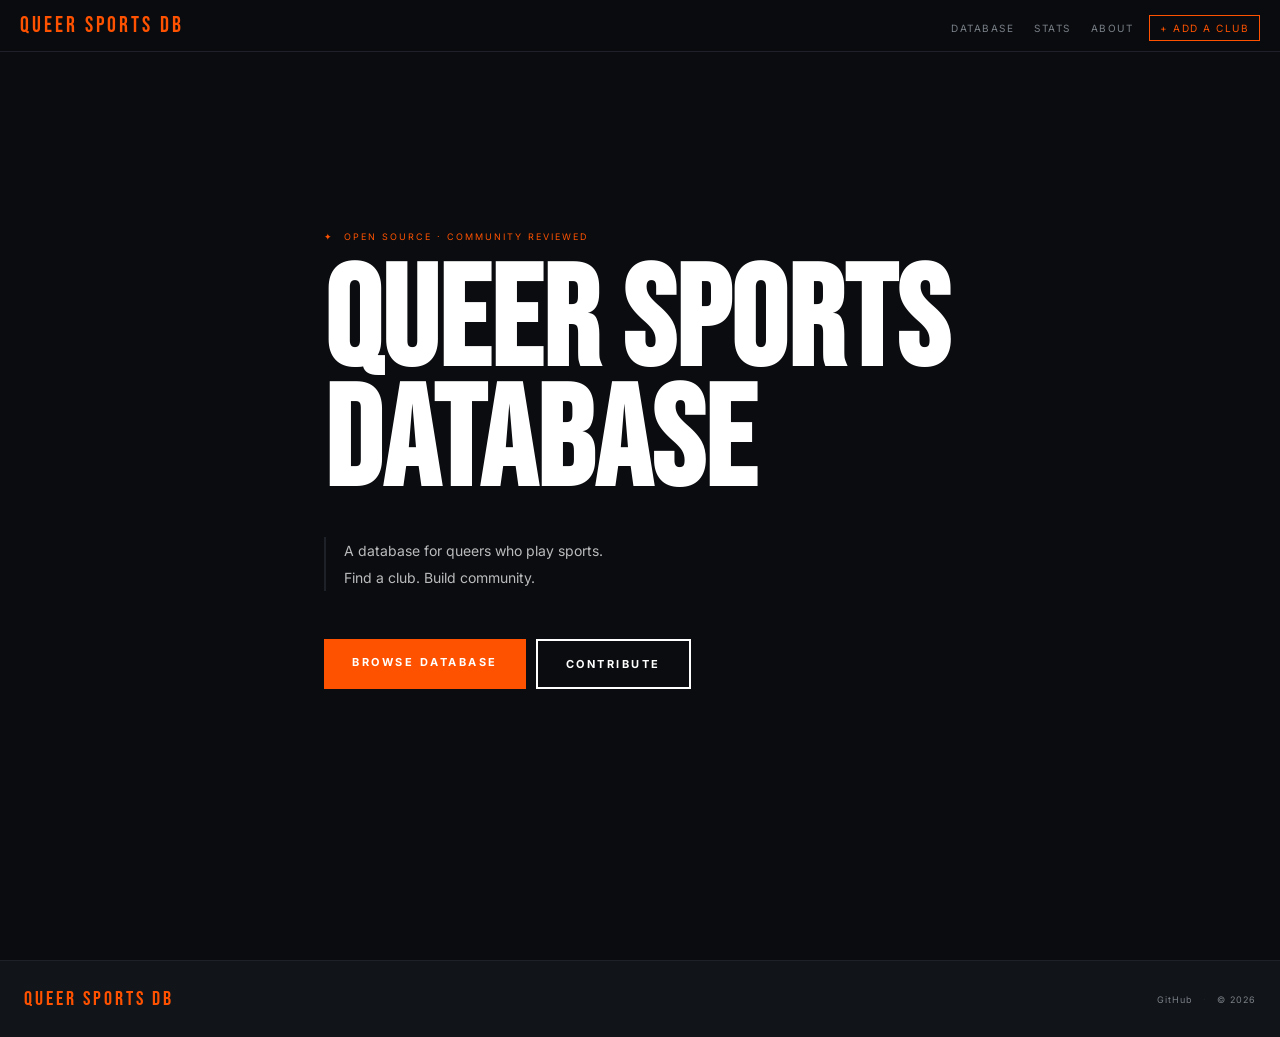
==== commit f2d3110c: "schema update to add boolean values" ====
--- a/index.html
+++ b/index.html
@@ -21,9 +21,7 @@
     </div>
     <h1>QUEER SPORTS<br>DATABASE</h1>
     <p class="tagline">
-        A database for queers who play sports.
-        <!-- <br>Based on reviews posted to <a href="https://www.instagram.com/dykepoolpdx">@dykepoolpdx</a> -->
-        <br><small>BY QUEERS, FOR QUEERS</small>
+        A database for queers who play sports.<br>Find a club. Build community.
     </p>
     <div class="buttons">
         <a href="/sports-database" class="btn btn-primary">Browse Database</a>
--- a/styles.css
+++ b/styles.css
@@ -464,8 +464,10 @@
     border: 1px solid var(--afaint); color: rgba(255,255,255,0.5);
     padding: 2px 7px;
 }
-.row-tag-type { border-color: var(--amber); color: var(--amber); }
-.row-tag-city { border-color: rgba(190,255,0,0.4); color: var(--green); }
+.row-tag-city { background: #39FF14; color: #060606; border-color: #39FF14; }
+.row-tag-sport { background: #00D9FF; color: #060606; border-color: #00D9FF; }
+.row-tag-skill { background: #FF00FF; color: #ffffff; border-color: #FF00FF; }
+.row-tag-playtype { background: #FF7A00; color: #060606; border-color: #FF7A00; }
 .club-row-arrow { font-size: 16px; color: var(--adim); flex-shrink: 0; transition: color 0.15s, transform 0.15s; }
 .club-row:hover .club-row-arrow { color: var(--amber); transform: translateX(3px); }
 @media (max-width: 500px) {
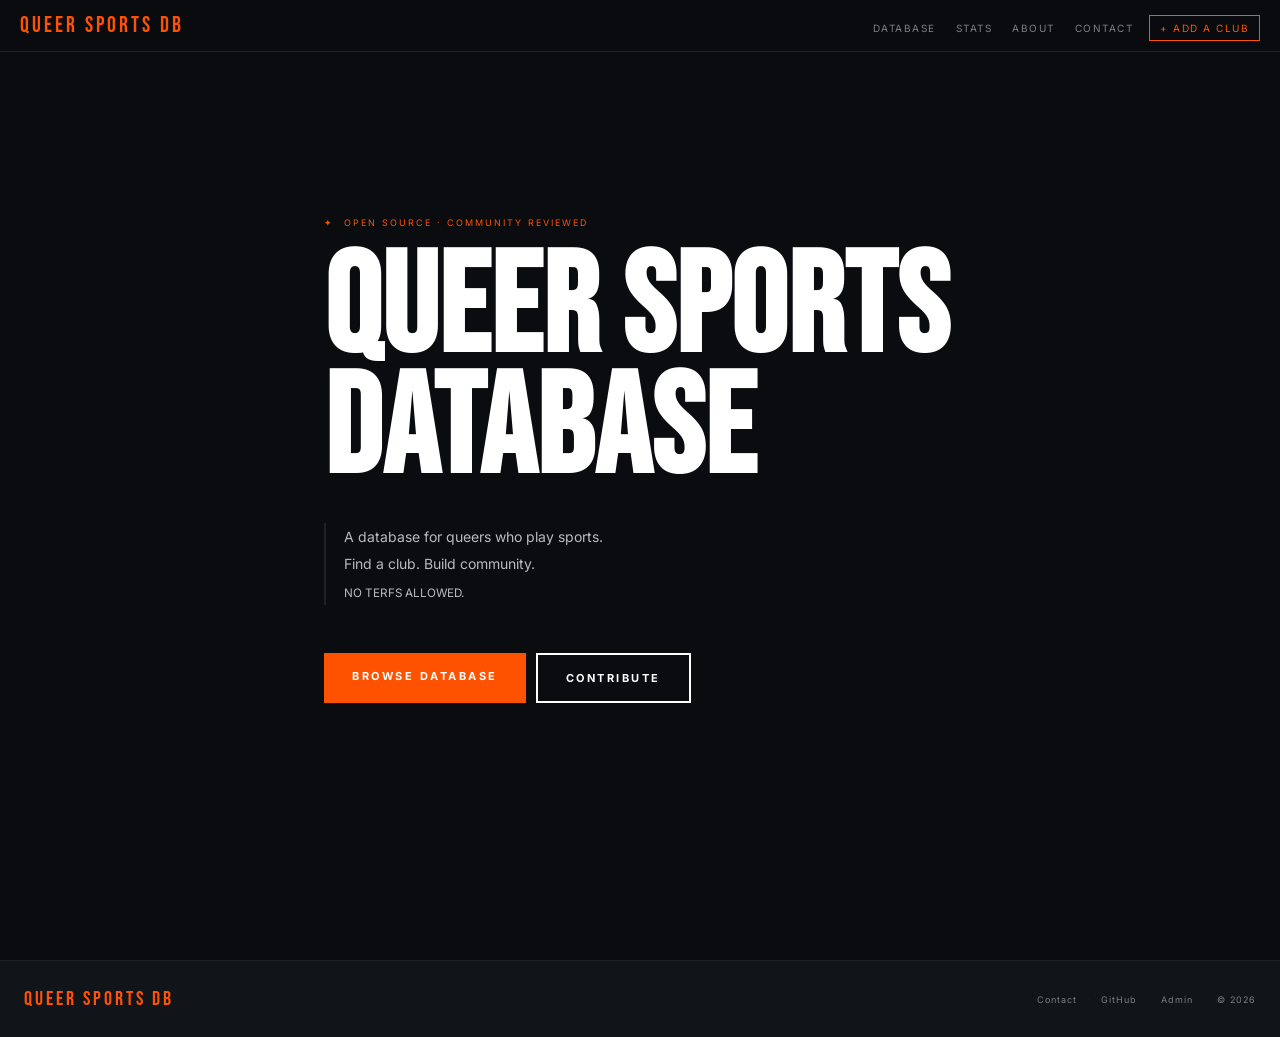
==== commit f8a01b09: "lots of updates women centered flag, dyke mxifesto info, no terfs" ====
--- a/index.html
+++ b/index.html
@@ -21,7 +21,7 @@
     </div>
     <h1>QUEER SPORTS<br>DATABASE</h1>
     <p class="tagline">
-        A database for queers who play sports.<br>Find a club. Build community.
+        A database for queers who play sports.<br>Find a club. Build community.<br><small>NO TERFS ALLOWED.</small>
     </p>
     <div class="buttons">
         <a href="/sports-database" class="btn btn-primary">Browse Database</a>
--- a/styles.css
+++ b/styles.css
@@ -461,13 +461,17 @@
 .club-row-tags { display: flex; flex-wrap: wrap; gap: 5px; }
 .row-tag {
     font-size: 9px; letter-spacing: 1.5px; text-transform: uppercase;
-    border: 1px solid var(--afaint); color: rgba(255,255,255,0.5);
+    border: 1px solid var(--afaint); color: rgba(255,255,255,0.45);
     padding: 2px 7px;
 }
-.row-tag-city { background: #39FF14; color: #060606; border-color: #39FF14; }
-.row-tag-sport { background: #00D9FF; color: #060606; border-color: #00D9FF; }
-.row-tag-skill { background: #FF00FF; color: #ffffff; border-color: #FF00FF; }
-.row-tag-playtype { background: #FF7A00; color: #060606; border-color: #FF7A00; }
+.row-tag-sport      { background: #00D9FF; color: #060606; border-color: #00D9FF; }
+.row-tag-city       { color: rgba(255,255,255,0.55); border-color: rgba(255,255,255,0.18); }
+.row-tag-comp       { background: #FF5200; color: #fff;    border-color: #FF5200; }
+.row-tag-rec        { background: #BEFF00; color: #060606; border-color: #BEFF00; }
+.row-tag-pickup     { background: #FFD000; color: #060606; border-color: #FFD000; }
+.row-tag-league     { background: #c084fc; color: #060606; border-color: #c084fc; }
+.row-tag-tournament { background: #FF3B5C; color: #fff;    border-color: #FF3B5C; }
+.row-tag-travel     { background: #39FF14; color: #060606; border-color: #39FF14; }
 .club-row-arrow { font-size: 16px; color: var(--adim); flex-shrink: 0; transition: color 0.15s, transform 0.15s; }
 .club-row:hover .club-row-arrow { color: var(--amber); transform: translateX(3px); }
 @media (max-width: 500px) {
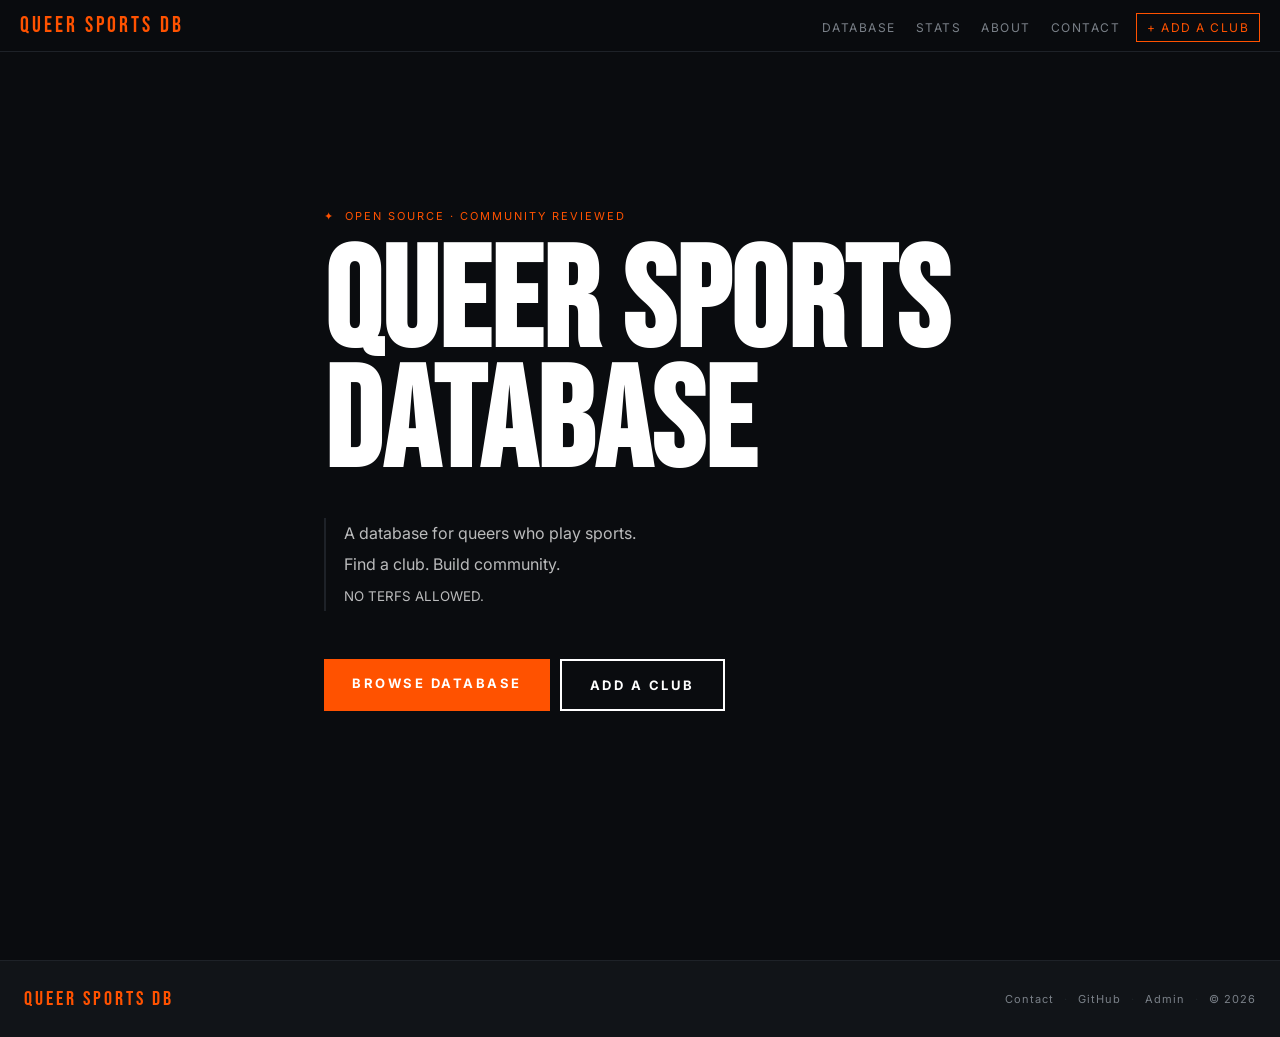
==== commit affe0744: "update about page and add a club page" ====
--- a/index.html
+++ b/index.html
@@ -25,7 +25,7 @@
     </p>
     <div class="buttons">
         <a href="/sports-database" class="btn btn-primary">Browse Database</a>
-        <a href="/contributor.html" class="btn btn-outline">Contribute</a>
+        <a href="/contributor.html" class="btn btn-outline">Add a Club</a>
     </div>
 </div>
 
--- a/styles.css
+++ b/styles.css
@@ -45,7 +45,7 @@
 .logo { font-family: var(--fhead); font-size: 22px; letter-spacing: 3px; color: var(--amber); text-decoration: none; flex-shrink: 0; line-height: 1; }
 .logo .bolt { color: var(--w); }
 .nav-links { display: flex; align-items: center; gap: 0; list-style: none; }
-.nav-links a { font-family: var(--fbody); font-size: 10px; letter-spacing: 1.5px; text-transform: uppercase; color: var(--adim); text-decoration: none; padding: 6px 10px; white-space: nowrap; transition: color 0.15s; }
+.nav-links a { font-family: var(--fbody); font-size: 12px; letter-spacing: 1.5px; text-transform: uppercase; color: var(--adim); text-decoration: none; padding: 6px 10px; white-space: nowrap; transition: color 0.15s; }
 .nav-links a:hover { color: var(--w); }
 .nav-links .active { color: var(--amber); }
 .nav-links .pill { border: 1px solid var(--amber); color: var(--amber) !important; margin-left: 6px; }
@@ -69,7 +69,7 @@
     gap: 16px; margin-top: 60px;
 }
 .footer-logo { font-family: var(--fhead); font-size: 20px; letter-spacing: 3px; color: var(--amber); line-height: 1; }
-.footer-right { display: flex; align-items: center; gap: 10px; font-size: 9px; letter-spacing: 1px; color: var(--adim); flex-wrap: wrap; }
+.footer-right { display: flex; align-items: center; gap: 10px; font-size: 11px; letter-spacing: 1px; color: var(--adim); flex-wrap: wrap; }
 .footer-right a { color: var(--adim); text-decoration: none; transition: color 0.15s; }
 .footer-right a:hover { color: var(--w); }
 .footer-sep { color: var(--afaint); }
@@ -77,7 +77,7 @@
 
 /* --- BUTTONS -------------------------------------- */
 .btn {
-    font-family: var(--fbody); font-size: 11px; font-weight: 700;
+    font-family: var(--fbody); font-size: 13px; font-weight: 700;
     letter-spacing: 2.5px; text-transform: uppercase;
     text-decoration: none; padding: 14px 22px; text-align: center;
     display: inline-block;
@@ -102,7 +102,7 @@
 @keyframes spin   { to { transform: rotate(360deg); } }
 
 /* --- COMMON UTILITIES ----------------------------- */
-.eyebrow { font-size: 9px; letter-spacing: 2px; color: var(--amber); text-transform: uppercase; margin-bottom: 14px; }
+.eyebrow { font-size: 11px; letter-spacing: 2px; color: var(--amber); text-transform: uppercase; margin-bottom: 14px; }
 .eyebrow::before { content: "✦ "; }
 .dot, .status-dot {
     width: 7px; height: 7px; border-radius: 50%;
@@ -128,7 +128,7 @@
 }
 .hero-tag {
     display: flex; align-items: center; gap: 10px;
-    font-size: 9px; letter-spacing: 2px; color: var(--amber);
+    font-size: 11px; letter-spacing: 2px; color: var(--amber);
     text-transform: uppercase; margin-bottom: 22px;
 }
 .hero-tag::before { content: "✦ "; }
@@ -139,7 +139,7 @@
     margin-bottom: 32px;
 }
 .tagline {
-    font-size: 14px; line-height: 1.95; color: var(--wd);
+    font-size: 16px; line-height: 1.95; color: var(--wd);
     border-left: 2px solid var(--afaint); padding-left: 18px;
     margin-bottom: 48px; max-width: 500px;
 }
@@ -158,12 +158,12 @@
 body.page-format h1 { margin-bottom: 28px; }
 .section { margin-bottom: 52px; border-left: 2px solid var(--afaint); padding-left: 20px; }
 body.page-format .section { border-left: none; padding-left: 0; margin-bottom: 56px; }
-.section-label { font-size: 9px; letter-spacing: 2px; color: var(--amber); text-transform: uppercase; margin-bottom: 8px; }
+.section-label { font-size: 11px; letter-spacing: 2px; color: var(--amber); text-transform: uppercase; margin-bottom: 8px; }
 .section-label::before { content: "✦ "; }
 .section-title { font-family: var(--fhead); font-size: 24px; letter-spacing: 2px; color: var(--w); margin-bottom: 16px; line-height: 1; }
 body.page-format .section-title { font-size: 28px; margin-bottom: 12px; }
 body.page-stats  .section-title { font-size: 22px; letter-spacing: 3px; margin-top: 48px; }
-.body { font-size: 14px; line-height: 1.95; color: rgba(255,255,255,0.88); }
+.body { font-size: 16px; line-height: 1.95; color: rgba(255,255,255,0.88); }
 .body p { margin-bottom: 16px; }
 .body p:last-child { margin-bottom: 0; }
 .body em { color: var(--amber); font-style: normal; }
@@ -178,27 +178,27 @@
     gap: 12px; align-items: start;
 }
 .principle-num { font-family: var(--fhead); font-size: 18px; color: var(--amber); line-height: 1.2; }
-.principle-body { font-size: 13px; line-height: 1.8; color: rgba(255,255,255,0.88); }
+.principle-body { font-size: 15px; line-height: 1.8; color: rgba(255,255,255,0.88); }
 .principle-body strong { color: var(--w); }
 .compare { display: flex; flex-direction: column; gap: 2px; margin-top: 4px; }
 .compare-row {
     background: var(--bg2); border: 1px solid var(--afaint);
     display: grid; grid-template-columns: 1fr 1fr;
 }
-.compare-cell { padding: 12px 16px; font-size: 12px; line-height: 1.7; }
+.compare-cell { padding: 12px 16px; font-size: 14px; line-height: 1.7; }
 .compare-cell:first-child { border-right: 1px solid var(--afaint); color: #E87868; }
 .compare-cell:last-child { color: rgba(255,255,255,0.92); }
 .compare-head { display: grid; grid-template-columns: 1fr 1fr; margin-bottom: 2px; }
-.compare-head-cell { font-size: 8px; letter-spacing: 2px; text-transform: uppercase; padding: 6px 16px; color: #C86050; }
+.compare-head-cell { font-size: 10px; letter-spacing: 2px; text-transform: uppercase; padding: 6px 16px; color: #C86050; }
 .compare-head-cell:last-child { color: var(--green); }
 .cta-row { display: flex; gap: 12px; flex-wrap: wrap; margin-top: 32px; }
 
 /* ================================================
    FORMAT PAGE
    ================================================ */
-.intro { font-size: 14px; line-height: 1.9; color: rgba(255,255,255,0.88); border-left: 2px solid var(--afaint); padding-left: 16px; margin-bottom: 56px; max-width: 480px; }
+.intro { font-size: 16px; line-height: 1.9; color: rgba(255,255,255,0.88); border-left: 2px solid var(--afaint); padding-left: 16px; margin-bottom: 56px; max-width: 480px; }
 .intro em { color: var(--amber); font-style: normal; }
-.section-desc { font-size: 13px; line-height: 1.8; color: rgba(255,255,255,0.72); margin-bottom: 20px; border-left: 2px solid var(--afaint); padding-left: 12px; }
+.section-desc { font-size: 15px; line-height: 1.8; color: rgba(255,255,255,0.72); margin-bottom: 20px; border-left: 2px solid var(--afaint); padding-left: 12px; }
 .section-desc em { color: var(--amber); font-style: normal; }
 .rating-rows { display: flex; flex-direction: column; gap: 2px; }
 .rating-row {
@@ -211,9 +211,9 @@
     padding: 20px 16px; border-right: 1px solid var(--afaint); gap: 6px;
 }
 .rr-stars { font-size: 16px; line-height: 1; letter-spacing: 2px; }
-.rr-name { font-family: var(--fhead); font-size: 13px; letter-spacing: 2px; text-align: center; line-height: 1.1; }
+.rr-name { font-family: var(--fhead); font-size: 15px; letter-spacing: 2px; text-align: center; line-height: 1.1; }
 .rr-right { padding: 18px 20px; display: flex; align-items: center; }
-.rr-desc { font-size: 13px; line-height: 1.75; color: rgba(255,255,255,0.88); }
+.rr-desc { font-size: 15px; line-height: 1.75; color: rgba(255,255,255,0.88); }
 .r5 .rr-name { color: #39FF14; }
 .r4 .rr-name { color: #C8FF00; }
 .r3 .rr-name { color: #FFD000; }
@@ -227,39 +227,39 @@
     padding: 9px 16px; display: flex; align-items: center;
     justify-content: space-between; gap: 12px;
 }
-.block-bar-left { font-family: var(--fterm); font-size: 10px; letter-spacing: 1px; color: rgba(255,255,255,0.7); }
+.block-bar-left { font-family: var(--fterm); font-size: 12px; letter-spacing: 1px; color: rgba(255,255,255,0.7); }
 .copy-btn {
-    font-family: var(--fbody); font-size: 9px; letter-spacing: 2px; text-transform: uppercase;
+    font-family: var(--fbody); font-size: 11px; letter-spacing: 2px; text-transform: uppercase;
     background: rgba(255,82,0,0.1); border: 1px solid rgba(255,82,0,0.3);
     color: var(--amber); padding: 5px 14px; cursor: pointer;
     transition: background 0.15s; white-space: nowrap;
 }
 .copy-btn:hover { background: rgba(255,82,0,0.2); }
-.copy-body { padding: 24px; font-family: var(--fterm); font-size: 14px; line-height: 2.1; color: rgba(255,255,255,0.82); }
+.copy-body { padding: 24px; font-family: var(--fterm); font-size: 16px; line-height: 2.1; color: rgba(255,255,255,0.82); }
 .copy-body .tag { color: var(--amber); font-weight: 700; }
 .format-table { width: 100%; border-collapse: collapse; }
 .format-table tr { border-bottom: 1px solid var(--afaint); }
 .format-table tr:last-child { border-bottom: none; }
-.format-table td { padding: 13px 16px; background: var(--bg2); font-size: 13px; vertical-align: middle; }
-.format-table td:first-child { width: 36px; text-align: center; font-size: 10px; color: rgba(255,255,255,0.58); border-right: 1px solid var(--afaint); padding: 13px 8px; }
+.format-table td { padding: 13px 16px; background: var(--bg2); font-size: 15px; vertical-align: middle; }
+.format-table td:first-child { width: 36px; text-align: center; font-size: 12px; color: rgba(255,255,255,0.58); border-right: 1px solid var(--afaint); padding: 13px 8px; }
 .format-table td:nth-child(2) { width: 40%; color: var(--w); font-weight: 700; border-right: 1px solid var(--afaint); }
-.format-table td:nth-child(3) { color: rgba(255,255,255,0.72); font-size: 12px; }
+.format-table td:nth-child(3) { color: rgba(255,255,255,0.72); font-size: 14px; }
 .row-blank td { padding: 7px 16px; background: rgba(255,255,255,0.04); border-bottom: 1px dashed rgba(255,255,255,0.1); }
-.row-blank td:first-child { border-right: 1px solid var(--afaint); color: rgba(255,255,255,0.5); font-size: 12px; }
-.row-blank td:nth-child(2) { color: rgba(255,255,255,0.6); font-size: 11px; letter-spacing: 2px; font-style: italic; font-weight: 400; }
-.row-blank td:nth-child(3) { color: rgba(255,255,255,0.45); font-size: 11px; font-style: italic; }
+.row-blank td:first-child { border-right: 1px solid var(--afaint); color: rgba(255,255,255,0.5); font-size: 14px; }
+.row-blank td:nth-child(2) { color: rgba(255,255,255,0.6); font-size: 13px; letter-spacing: 2px; font-style: italic; font-weight: 400; }
+.row-blank td:nth-child(3) { color: rgba(255,255,255,0.45); font-size: 13px; font-style: italic; }
 @media (max-width: 500px) {
     .format-table td:nth-child(3) { display: none; }
     .format-table td:nth-child(2) { border-right: none; }
 }
-.footer-note { margin-top: 56px; border-left: 2px solid var(--afaint); padding-left: 16px; font-size: 14px; line-height: 1.9; color: rgba(255,255,255,0.88); }
+.footer-note { margin-top: 56px; border-left: 2px solid var(--afaint); padding-left: 16px; font-size: 16px; line-height: 1.9; color: rgba(255,255,255,0.88); }
 .footer-note a { color: var(--amber); text-decoration: none; }
 .footer-note a:hover { text-decoration: underline; }
 
 /* ================================================
    STATS PAGE
    ================================================ */
-.section-eyebrow { font-size: 9px; letter-spacing: 2px; color: var(--amber); text-transform: uppercase; margin-bottom: 6px; margin-top: 48px; }
+.section-eyebrow { font-size: 11px; letter-spacing: 2px; color: var(--amber); text-transform: uppercase; margin-bottom: 6px; margin-top: 48px; }
 .section-eyebrow::before { content: "✦ "; }
 .numbers {
     display: grid;
@@ -271,7 +271,7 @@
     background: var(--bg2); border: 1px solid var(--afaint);
     padding: 24px 20px; display: flex; flex-direction: column; gap: 6px;
 }
-.num-label { font-size: 8px; letter-spacing: 2px; text-transform: uppercase; color: var(--w); }
+.num-label { font-size: 10px; letter-spacing: 2px; text-transform: uppercase; color: var(--w); }
 .num-value {
     font-family: var(--fhead); font-size: clamp(36px, 7vw, 60px);
     line-height: 1; letter-spacing: 2px; color: var(--w);
@@ -279,7 +279,7 @@
 .num-value.loading { color: var(--afaint); animation: blink 1s ease-in-out infinite; }
 .rating-bars { display: flex; flex-direction: column; gap: 8px; margin-bottom: 48px; }
 .rbar { display: grid; grid-template-columns: 140px 1fr 40px; align-items: center; gap: 14px; }
-.rbar-label { font-size: 12px; letter-spacing: 1px; color: rgba(255,255,255,0.88); white-space: nowrap; }
+.rbar-label { font-size: 14px; letter-spacing: 1px; color: rgba(255,255,255,0.88); white-space: nowrap; }
 .rbar-track { height: 6px; background: var(--afaint); position: relative; }
 .rbar-fill { height: 100%; width: 0%; transition: width 1s ease; }
 .r5-fill { background: #39FF14; }
@@ -288,7 +288,7 @@
 .r2-fill { background: #FF7A00; }
 .r1-fill { background: #FF3B5C; }
 .r0-fill { background: #555; }
-.rbar-count { font-size: 11px; color: rgba(255,255,255,0.58); text-align: right; }
+.rbar-count { font-size: 13px; color: rgba(255,255,255,0.58); text-align: right; }
 .city-grid {
     display: grid;
     grid-template-columns: repeat(auto-fill, minmax(200px, 1fr));
@@ -298,7 +298,7 @@
     background: var(--bg2); border: 1px solid var(--afaint);
     padding: 12px 16px; display: flex; justify-content: space-between; align-items: center;
 }
-.city-name { font-size: 13px; color: var(--w); }
+.city-name { font-size: 15px; color: var(--w); }
 .city-count { font-family: var(--fhead); font-size: 18px; letter-spacing: 1px; color: var(--amber); }
 .contrib-grid {
     display: grid;
@@ -309,9 +309,9 @@
     background: var(--bg2); border: 1px solid var(--afaint);
     padding: 12px 16px; display: flex; justify-content: space-between; align-items: center;
 }
-.contrib-handle { font-family: var(--fterm); font-size: 11px; color: var(--amber); }
-.contrib-count  { font-size: 11px; color: rgba(255,255,255,0.58); }
-.loading-state  { padding: 40px 0; color: var(--adim); font-size: 11px; letter-spacing: 2px; }
+.contrib-handle { font-family: var(--fterm); font-size: 13px; color: var(--amber); }
+.contrib-count  { font-size: 13px; color: rgba(255,255,255,0.58); }
+.loading-state  { padding: 40px 0; color: var(--adim); font-size: 13px; letter-spacing: 2px; }
 
 /* ================================================
    APPLICATION PAGE
@@ -330,18 +330,18 @@
 }
 .status {
     display: flex; align-items: center; gap: 10px;
-    font-size: 9px; letter-spacing: 2px; color: var(--amber);
+    font-size: 11px; letter-spacing: 2px; color: var(--amber);
     text-transform: uppercase; margin-bottom: 24px;
 }
 .body-text {
-    font-size: 14px; line-height: 1.95; color: var(--wd);
+    font-size: 16px; line-height: 1.95; color: var(--wd);
     border-left: 2px solid var(--afaint); padding-left: 18px;
     margin-bottom: 48px; max-width: 420px;
 }
 .body-text em { color: var(--amber); font-style: normal; }
 .actions { display: flex; gap: 12px; flex-wrap: wrap; }
 .footnote {
-    margin-top: 60px; font-size: 10px; letter-spacing: 1px;
+    margin-top: 60px; font-size: 12px; letter-spacing: 1px;
     color: var(--adim); line-height: 1.8;
     border-top: 1px solid var(--afaint); padding-top: 20px;
 }
@@ -367,9 +367,9 @@
     display: flex; gap: 6px; flex-wrap: wrap; align-items: center;
     border-bottom: 1px solid var(--afaint);
 }
-.filter-label { font-size: 9px; letter-spacing: 2px; text-transform: uppercase; color: rgba(255,255,255,0.75); margin-right: 2px; white-space: nowrap; }
+.filter-label { font-size: 11px; letter-spacing: 2px; text-transform: uppercase; color: rgba(255,255,255,0.75); margin-right: 2px; white-space: nowrap; }
 .fbtn {
-    font-family: var(--fbody); font-size: 9px; letter-spacing: 1.5px; text-transform: uppercase;
+    font-family: var(--fbody); font-size: 11px; letter-spacing: 1.5px; text-transform: uppercase;
     background: transparent; border: 1px solid var(--afaint); color: rgba(255,255,255,0.55);
     padding: 5px 11px; cursor: pointer; transition: all 0.15s; white-space: nowrap;
 }
@@ -385,7 +385,7 @@
 .filter-sep { width: 1px; height: 20px; background: var(--afaint); flex-shrink: 0; }
 .fcity.on { background: rgba(255,255,255,0.12); border-color: rgba(255,255,255,0.35); color: var(--w); }
 .grid-wrap { padding: 20px; max-width: 1100px; margin: 0 auto; }
-.result-count { font-size: 9px; letter-spacing: 2px; text-transform: uppercase; color: rgba(255,255,255,0.6); margin-bottom: 16px; }
+.result-count { font-size: 11px; letter-spacing: 2px; text-transform: uppercase; color: rgba(255,255,255,0.6); margin-bottom: 16px; }
 .grid { display: grid; grid-template-columns: repeat(3, 1fr); gap: 12px; }
 @media (max-width: 840px) { .grid { grid-template-columns: repeat(2,1fr); } }
 @media (max-width: 480px) { .grid { grid-template-columns: 1fr; } }
@@ -414,17 +414,17 @@
 .stamp.r0, .s0 { background: #1a1a1a; color: #666; border-bottom: 1px solid #2a2a2a; border-right: 1px solid #2a2a2a; }
 .card-body { padding: 14px 16px 16px; display: flex; flex-direction: column; flex: 1; }
 .card-name { font-family: var(--fhead); font-size: 20px; letter-spacing: 2px; line-height: 1; margin-bottom: 3px; color: var(--w); }
-.card-loc { font-size: 9px; letter-spacing: 2px; text-transform: uppercase; color: rgba(255,255,255,0.55); margin-bottom: 12px; }
+.card-loc { font-size: 11px; letter-spacing: 2px; text-transform: uppercase; color: rgba(255,255,255,0.55); margin-bottom: 12px; }
 .card-sep { border: none; border-top: 1px solid var(--afaint); margin-bottom: 12px; }
-.card-text { font-size: 13px; line-height: 1.75; color: rgba(255,255,255,0.88); flex: 1; margin-bottom: 14px; }
+.card-text { font-size: 15px; line-height: 1.75; color: rgba(255,255,255,0.88); flex: 1; margin-bottom: 14px; }
 .card-foot {
     display: flex; justify-content: space-between; align-items: center;
-    font-size: 9px; letter-spacing: 1px;
+    font-size: 11px; letter-spacing: 1px;
     padding-top: 10px; border-top: 1px solid var(--afaint); gap: 6px;
 }
 .card-handle { font-family: var(--fterm); color: var(--amber); overflow: hidden; text-overflow: ellipsis; white-space: nowrap; min-width: 0; text-decoration: none; }
 .card-handle:hover { text-decoration: underline; }
-.card-price { border: 1px solid var(--afaint); color: rgba(255,255,255,0.5); padding: 2px 6px; font-size: 8px; letter-spacing: 2px; flex-shrink: 0; }
+.card-price { border: 1px solid var(--afaint); color: rgba(255,255,255,0.5); padding: 2px 6px; font-size: 10px; letter-spacing: 2px; flex-shrink: 0; }
 .card-date { color: rgba(255,255,255,0.5); flex-shrink: 0; }
 .state {
     grid-column: 1 / -1; padding: 60px 20px;
@@ -432,13 +432,13 @@
 }
 .state-icon { font-size: 40px; margin-bottom: 16px; line-height: 1; }
 .state-title { font-family: var(--fhead); font-size: 20px; letter-spacing: 3px; color: var(--amber); margin-bottom: 8px; }
-.state-body { font-size: 12px; line-height: 1.8; color: rgba(255,255,255,0.58); }
+.state-body { font-size: 14px; line-height: 1.8; color: rgba(255,255,255,0.58); }
 .state-body a { color: var(--amber); text-decoration: none; }
 .state-body a:hover { text-decoration: underline; }
 .spinner {
     grid-column: 1 / -1;
     display: flex; flex-direction: column; align-items: center; gap: 16px;
-    padding: 60px 20px; font-size: 11px; letter-spacing: 2px; color: rgba(255,255,255,0.4);
+    padding: 60px 20px; font-size: 13px; letter-spacing: 2px; color: rgba(255,255,255,0.4);
 }
 .spinner-ring {
     width: 32px; height: 32px;
@@ -460,7 +460,7 @@
 .club-row-name { font-family: var(--fhead); font-size: 18px; letter-spacing: 1.5px; line-height: 1; margin-bottom: 6px; color: var(--w); }
 .club-row-tags { display: flex; flex-wrap: wrap; gap: 5px; }
 .row-tag {
-    font-size: 9px; letter-spacing: 1.5px; text-transform: uppercase;
+    font-size: 11px; letter-spacing: 1.5px; text-transform: uppercase;
     border: 1px solid var(--afaint); color: rgba(255,255,255,0.45);
     padding: 2px 7px;
 }
@@ -483,7 +483,7 @@
    CONTRIBUTOR PAGE
    ================================================ */
 .page-intro {
-    font-size: 14px; line-height: 1.95; color: var(--wd);
+    font-size: 16px; line-height: 1.95; color: var(--wd);
     border-left: 2px solid var(--afaint); padding-left: 16px;
     margin-bottom: 48px; max-width: 500px;
 }
@@ -498,8 +498,8 @@
     line-height: 1; flex-shrink: 0; width: 26px; transition: color 0.15s;
 }
 .step:hover .step-n { color: var(--amber); }
-.step-title { font-size: 11px; font-weight: 700; letter-spacing: 2px; color: var(--amber); text-transform: uppercase; margin-bottom: 5px; }
-.step-body  { font-size: 13px; line-height: 1.8; color: var(--wd); }
+.step-title { font-size: 13px; font-weight: 700; letter-spacing: 2px; color: var(--amber); text-transform: uppercase; margin-bottom: 5px; }
+.step-body  { font-size: 15px; line-height: 1.8; color: var(--wd); }
 .step-body a { color: var(--amber); text-decoration: none; }
 .step-body a:hover { text-decoration: underline; }
 .cta-block {
@@ -511,15 +511,15 @@
 .cta-heading strong { color: var(--amber); font-weight: normal; }
 .apply-btn {
     display: inline-block; font-family: var(--fbody);
-    font-size: 13px; font-weight: 700; letter-spacing: 3px; text-transform: uppercase;
+    font-size: 15px; font-weight: 700; letter-spacing: 3px; text-transform: uppercase;
     background: var(--amber); color: var(--w);
     text-decoration: none; padding: 16px 32px;
     transition: background 0.15s; width: 100%; text-align: center;
 }
 .apply-btn:hover { background: #ff7a00; }
-.cta-note { font-size: 10px; letter-spacing: 1px; color: var(--adim); line-height: 1.8; }
+.cta-note { font-size: 12px; letter-spacing: 1px; color: var(--adim); line-height: 1.8; }
 .disclaimer {
-    font-size: 12px; line-height: 1.85; color: var(--adim);
+    font-size: 14px; line-height: 1.85; color: var(--adim);
     border-left: 2px solid var(--afaint); padding-left: 16px;
 }
 .disclaimer em { color: var(--wf); font-style: normal; }
